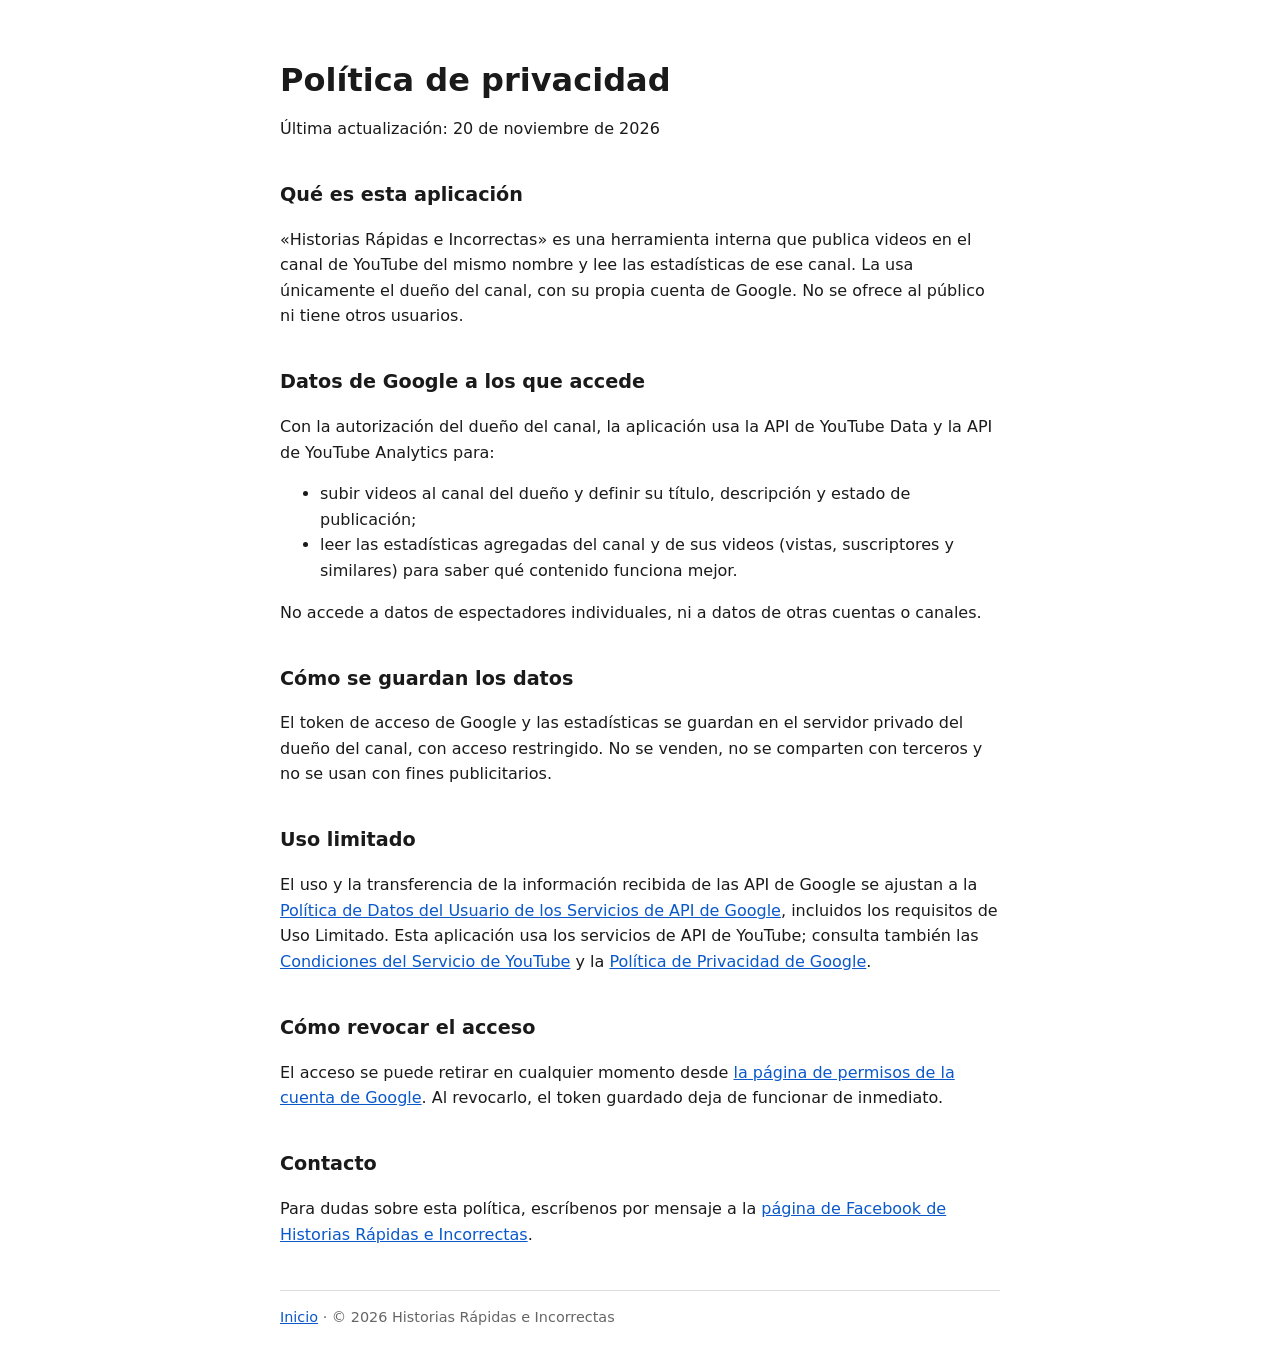
==== privacidad/index.html @ 4c87b6e2 "Homepage and privacy policy for the Historias OAuth app Co-Authored-By: Claude Opus 5.5 <noreply@ant" ====
<!DOCTYPE html>
<html lang="es">
<head>
<meta charset="utf-8">
<meta name="viewport" content="width=device-width, initial-scale=1">
<title>Política de privacidad · Historias Rápidas e Incorrectas</title>
<link rel="stylesheet" href="../style.css">
</head>
<body>
<h1>Política de privacidad</h1>
<p>Última actualización: 20 de noviembre de 2026</p>

<h2>Qué es esta aplicación</h2>
<p>«Historias Rápidas e Incorrectas» es una herramienta interna que publica videos en el canal de YouTube del mismo nombre y lee las estadísticas de ese canal. La usa únicamente el dueño del canal, con su propia cuenta de Google. No se ofrece al público ni tiene otros usuarios.</p>

<h2>Datos de Google a los que accede</h2>
<p>Con la autorización del dueño del canal, la aplicación usa la API de YouTube Data y la API de YouTube Analytics para:</p>
<ul>
<li>subir videos al canal del dueño y definir su título, descripción y estado de publicación;</li>
<li>leer las estadísticas agregadas del canal y de sus videos (vistas, suscriptores y similares) para saber qué contenido funciona mejor.</li>
</ul>
<p>No accede a datos de espectadores individuales, ni a datos de otras cuentas o canales.</p>

<h2>Cómo se guardan los datos</h2>
<p>El token de acceso de Google y las estadísticas se guardan en el servidor privado del dueño del canal, con acceso restringido. No se venden, no se comparten con terceros y no se usan con fines publicitarios.</p>

<h2>Uso limitado</h2>
<p>El uso y la transferencia de la información recibida de las API de Google se ajustan a la
<a href="https://developers.google.com/terms/api-services-user-data-policy">Política de Datos del Usuario de los Servicios de API de Google</a>, incluidos los requisitos de Uso Limitado. Esta aplicación usa los servicios de API de YouTube; consulta también las
<a href="https://www.youtube.com/t/terms">Condiciones del Servicio de YouTube</a> y la
<a href="https://policies.google.com/privacy">Política de Privacidad de Google</a>.</p>

<h2>Cómo revocar el acceso</h2>
<p>El acceso se puede retirar en cualquier momento desde
<a href="https://myaccount.google.com/permissions">la página de permisos de la cuenta de Google</a>. Al revocarlo, el token guardado deja de funcionar de inmediato.</p>

<h2>Contacto</h2>
<p>Para dudas sobre esta política, escríbenos por mensaje a la
<a href="https://www.facebook.com/909497668909491">página de Facebook de Historias Rápidas e Incorrectas</a>.</p>

<footer><a href="../">Inicio</a> · © 2026 Historias Rápidas e Incorrectas</footer>
</body>
</html>
---- style.css ----
body{font-family:system-ui,-apple-system,Segoe UI,Roboto,sans-serif;max-width:720px;margin:0 auto;padding:40px 20px;line-height:1.6;color:#1a1a1a;background:#fff}
h1{font-size:2rem;line-height:1.2;margin-bottom:.3em}
h2{font-size:1.2rem;margin-top:2em}
a{color:#0a58ca}
footer{margin-top:3em;font-size:.9rem;color:#666;border-top:1px solid #ddd;padding-top:1em}
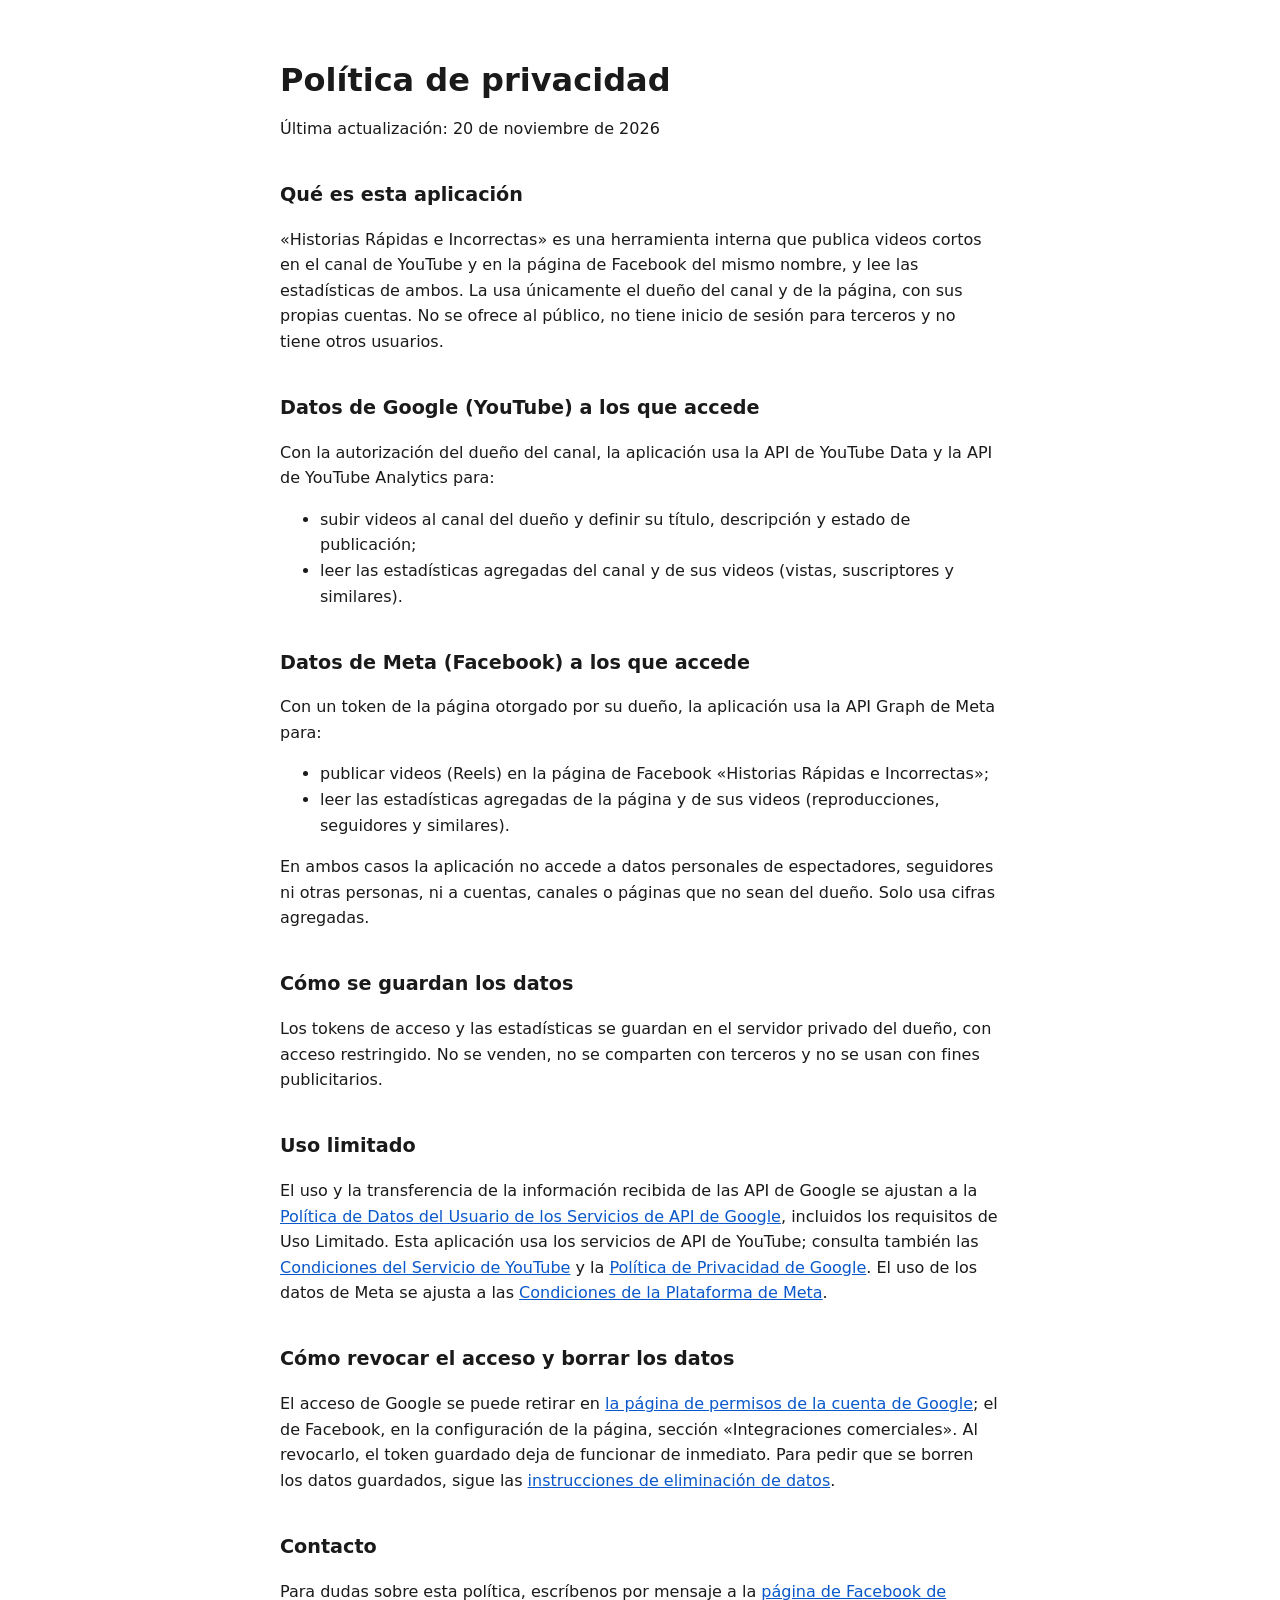
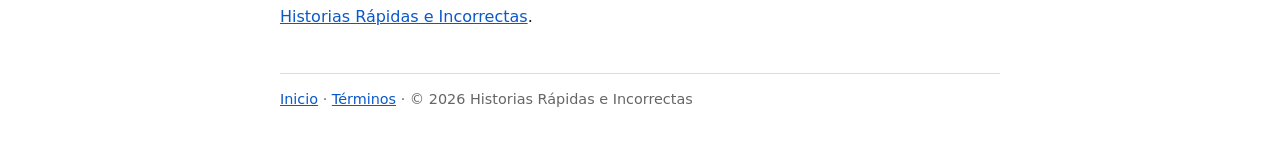
==== commit 4c337b06: "Cover Facebook in privacy policy; add terms, data deletion page and app icon for the Meta app Co-Aut" ====
--- a/privacidad/index.html
+++ b/privacidad/index.html
@@ -11,33 +11,42 @@
 <p>Última actualización: 20 de noviembre de 2026</p>
 
 <h2>Qué es esta aplicación</h2>
-<p>«Historias Rápidas e Incorrectas» es una herramienta interna que publica videos en el canal de YouTube del mismo nombre y lee las estadísticas de ese canal. La usa únicamente el dueño del canal, con su propia cuenta de Google. No se ofrece al público ni tiene otros usuarios.</p>
+<p>«Historias Rápidas e Incorrectas» es una herramienta interna que publica videos cortos en el canal de YouTube y en la página de Facebook del mismo nombre, y lee las estadísticas de ambos. La usa únicamente el dueño del canal y de la página, con sus propias cuentas. No se ofrece al público, no tiene inicio de sesión para terceros y no tiene otros usuarios.</p>
 
-<h2>Datos de Google a los que accede</h2>
+<h2>Datos de Google (YouTube) a los que accede</h2>
 <p>Con la autorización del dueño del canal, la aplicación usa la API de YouTube Data y la API de YouTube Analytics para:</p>
 <ul>
 <li>subir videos al canal del dueño y definir su título, descripción y estado de publicación;</li>
-<li>leer las estadísticas agregadas del canal y de sus videos (vistas, suscriptores y similares) para saber qué contenido funciona mejor.</li>
+<li>leer las estadísticas agregadas del canal y de sus videos (vistas, suscriptores y similares).</li>
 </ul>
-<p>No accede a datos de espectadores individuales, ni a datos de otras cuentas o canales.</p>
+
+<h2>Datos de Meta (Facebook) a los que accede</h2>
+<p>Con un token de la página otorgado por su dueño, la aplicación usa la API Graph de Meta para:</p>
+<ul>
+<li>publicar videos (Reels) en la página de Facebook «Historias Rápidas e Incorrectas»;</li>
+<li>leer las estadísticas agregadas de la página y de sus videos (reproducciones, seguidores y similares).</li>
+</ul>
+
+<p>En ambos casos la aplicación no accede a datos personales de espectadores, seguidores ni otras personas, ni a cuentas, canales o páginas que no sean del dueño. Solo usa cifras agregadas.</p>
 
 <h2>Cómo se guardan los datos</h2>
-<p>El token de acceso de Google y las estadísticas se guardan en el servidor privado del dueño del canal, con acceso restringido. No se venden, no se comparten con terceros y no se usan con fines publicitarios.</p>
+<p>Los tokens de acceso y las estadísticas se guardan en el servidor privado del dueño, con acceso restringido. No se venden, no se comparten con terceros y no se usan con fines publicitarios.</p>
 
 <h2>Uso limitado</h2>
 <p>El uso y la transferencia de la información recibida de las API de Google se ajustan a la
 <a href="https://developers.google.com/terms/api-services-user-data-policy">Política de Datos del Usuario de los Servicios de API de Google</a>, incluidos los requisitos de Uso Limitado. Esta aplicación usa los servicios de API de YouTube; consulta también las
 <a href="https://www.youtube.com/t/terms">Condiciones del Servicio de YouTube</a> y la
-<a href="https://policies.google.com/privacy">Política de Privacidad de Google</a>.</p>
+<a href="https://policies.google.com/privacy">Política de Privacidad de Google</a>.
+El uso de los datos de Meta se ajusta a las <a href="https://developers.facebook.com/terms/">Condiciones de la Plataforma de Meta</a>.</p>
 
-<h2>Cómo revocar el acceso</h2>
-<p>El acceso se puede retirar en cualquier momento desde
-<a href="https://myaccount.google.com/permissions">la página de permisos de la cuenta de Google</a>. Al revocarlo, el token guardado deja de funcionar de inmediato.</p>
+<h2>Cómo revocar el acceso y borrar los datos</h2>
+<p>El acceso de Google se puede retirar en <a href="https://myaccount.google.com/permissions">la página de permisos de la cuenta de Google</a>; el de Facebook, en la configuración de la página, sección «Integraciones comerciales». Al revocarlo, el token guardado deja de funcionar de inmediato. Para pedir que se borren los datos guardados, sigue las
+<a href="../eliminacion-de-datos/">instrucciones de eliminación de datos</a>.</p>
 
 <h2>Contacto</h2>
 <p>Para dudas sobre esta política, escríbenos por mensaje a la
 <a href="https://www.facebook.com/909497668909491">página de Facebook de Historias Rápidas e Incorrectas</a>.</p>
 
-<footer><a href="../">Inicio</a> · © 2026 Historias Rápidas e Incorrectas</footer>
+<footer><a href="../">Inicio</a> · <a href="../terminos/">Términos</a> · © 2026 Historias Rápidas e Incorrectas</footer>
 </body>
 </html>
